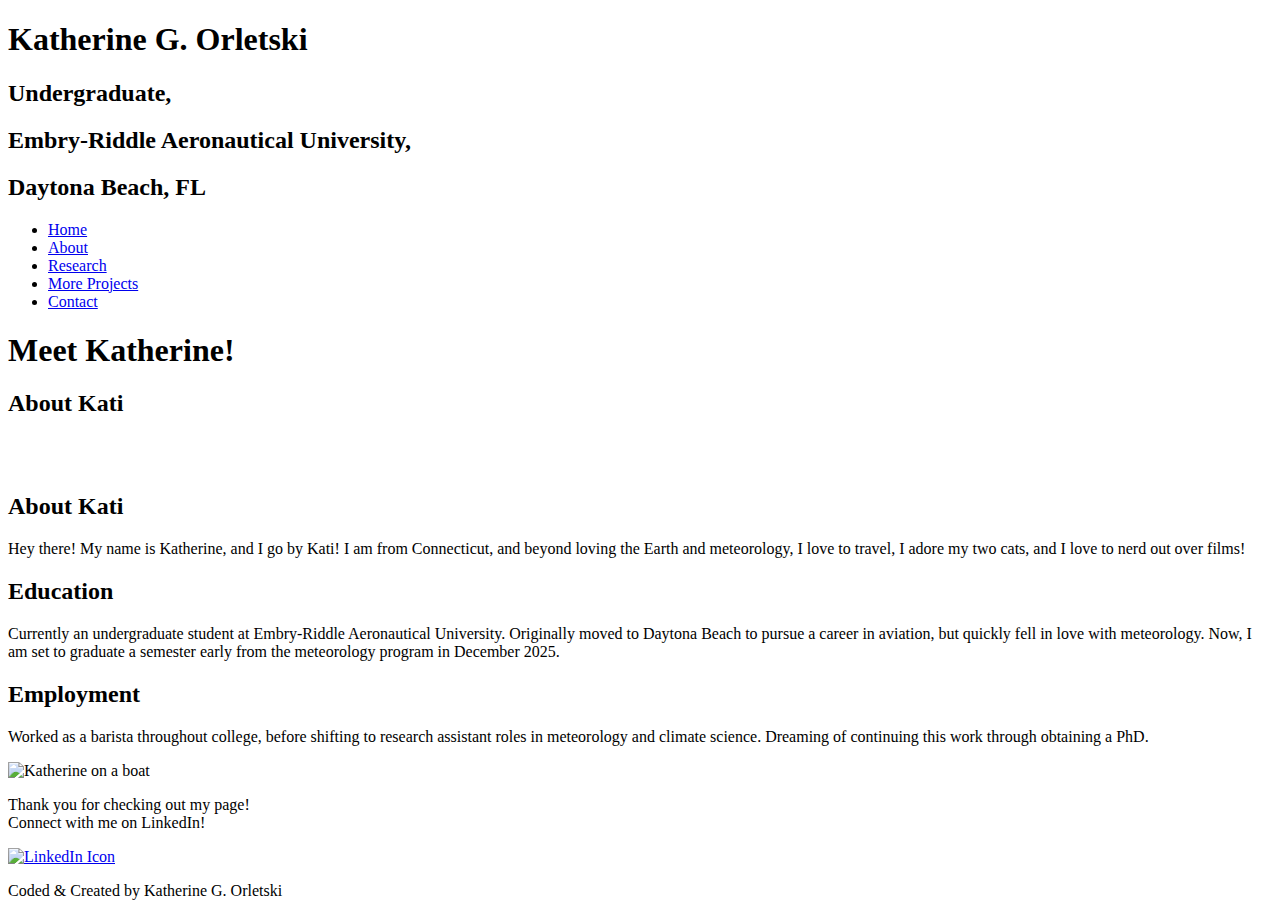
==== about.html @ c8590851 "about.html" ====
<!DOCTYPE html>
<html lang="en">
<head>
  <meta charset="UTF-8">
  <meta name="viewport" content="width=device-width, initial-scale=1.0">
  <title>About - Katherine G. Orletski</title>
  <link rel="stylesheet" href="styles.css">
</head>
<body>
  <!-- Reuse the header -->
   <header>
    <h1>Katherine G. Orletski</h1>
    <div class="underline"></div>
    <h2>Undergraduate,</h2>
    <h2>Embry-Riddle Aeronautical University,</h2>
    <h2>Daytona Beach, FL</h2>
    <nav>
        <ul>
          <li><a href="index.html">Home</a></li>
          <li><a href="about.html">About</a></li>
          <li><a href="research.html">Research</a></li>
          <li><a href="projects.html">More Projects</a></li>
          <li><a href="contact.html">Contact</a></li>
        </ul>
      </nav> 
  </header>

  <!-- About Page Main Section -->
<section id="about-page">
  <div class="about-header">
    <h1>Meet Katherine!</h1>
  </div>
  <div class="about-section">
    <div class="about-content">
      <h2>About Kati</h2>
      <p>
        <br><br>
      </p>
      <h2>About Kati</h2>
      <p>
        Hey there! My name is Katherine, and I go by Kati! I am from Connecticut,
        and beyond loving the Earth and meteorology, I love to travel, I adore my
        two cats, and I love to nerd out over films!
      </p>
      <h2>Education</h2>
      <p>
        Currently an undergraduate student at Embry-Riddle Aeronautical University.
        Originally moved to Daytona Beach to pursue a career in aviation, but
        quickly fell in love with meteorology. Now, I am set to graduate a semester
        early from the meteorology program in December 2025. <br>
      </p>
      <h2>Employment</h2>
      <p>
        Worked as a barista throughout college, before shifting to research
        assistant roles in meteorology and climate science. Dreaming of continuing this work through obtaining a PhD. 
      </p>
    </div>
    <div class="about-image">
      <img src="https://i.imgur.com/eVS9OQq.png" alt="Katherine on a boat" />
    </div>
  </div>
</section>



  <!-- Reuse the footer -->
  <footer>
    <div class="footer-content">
      <p>Thank you for checking out my page!<br> Connect with me on LinkedIn!</p>
      <a href="https://www.linkedin.com/in/katherine-orletski-37127024a/" target="_blank" class="linkedin-link">
        <img src="https://i.imgur.com/4DfAevU.png" alt="LinkedIn Icon" class="linkedin-icon">
      </a>
    </div>
    <div class="footer-bottom">
      <p>Coded & Created by Katherine G. Orletski</p>
    </div>
  </footer>
</body>
</html>
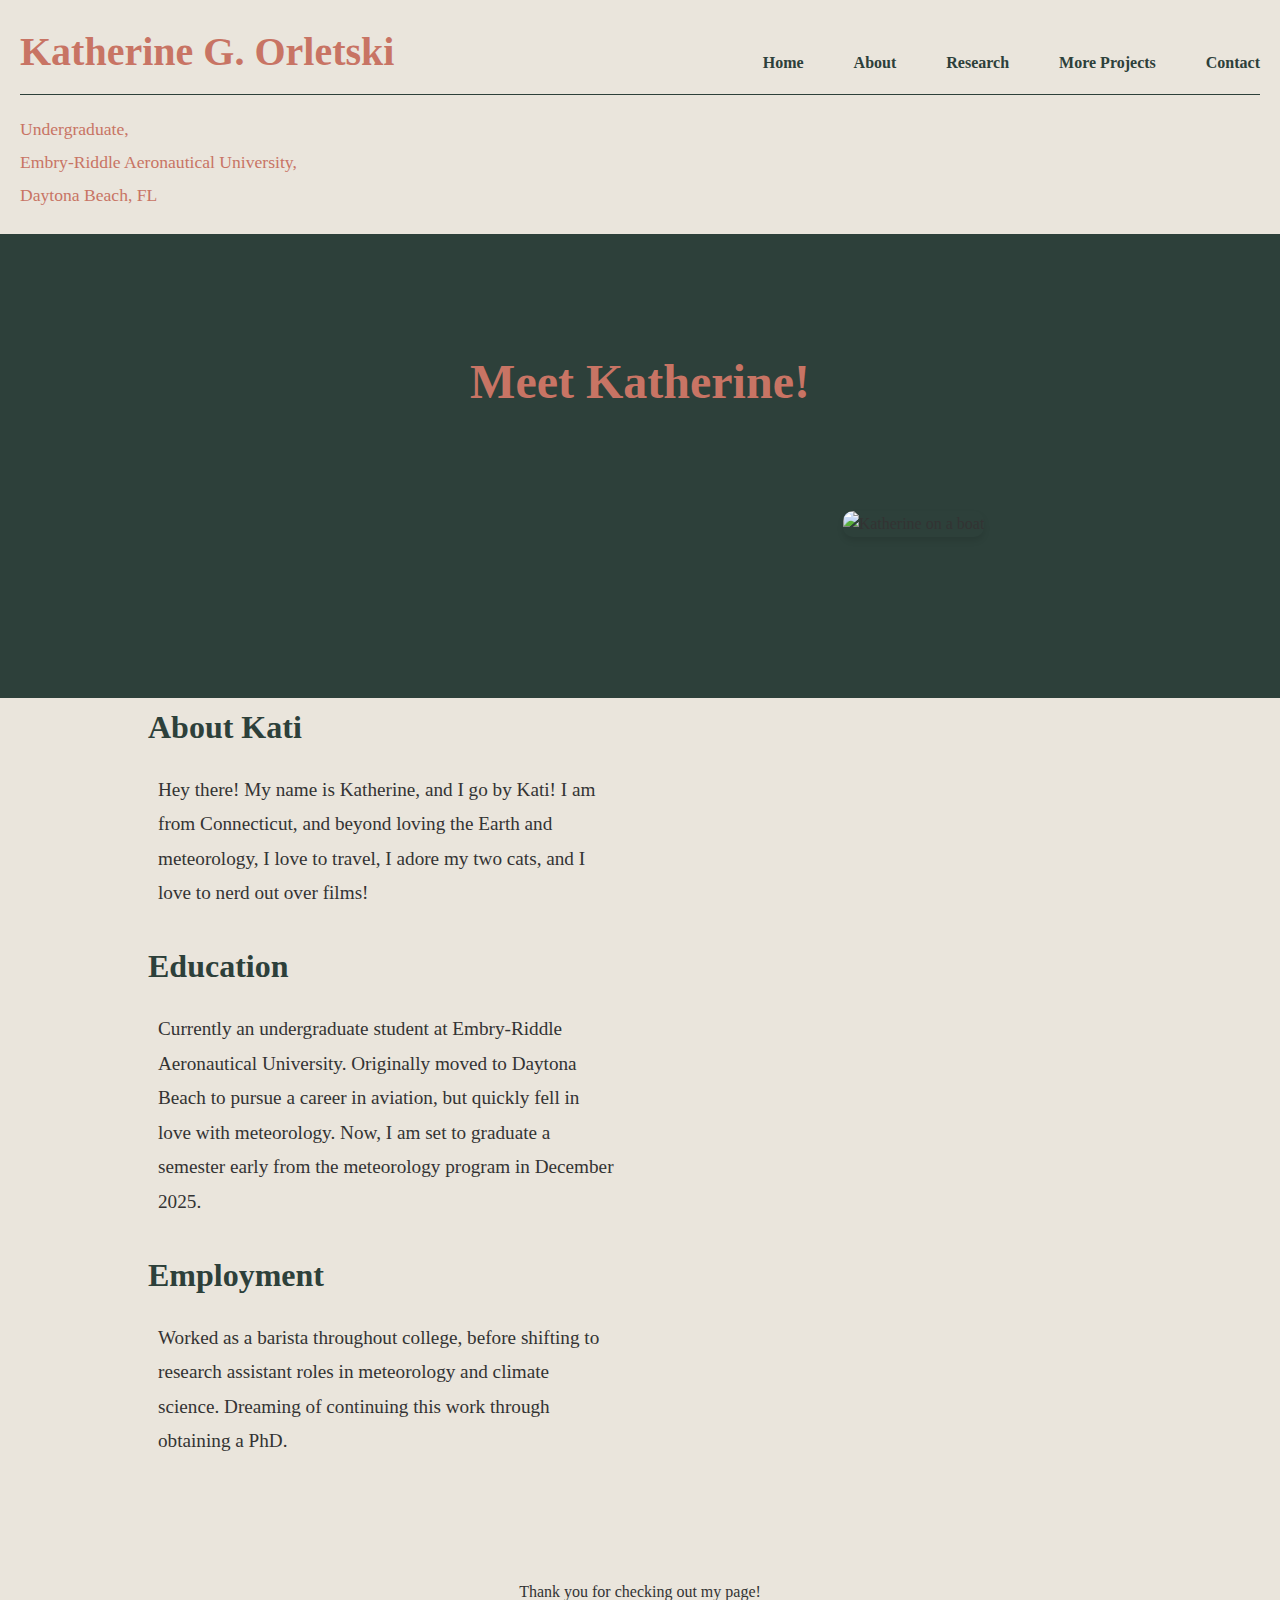
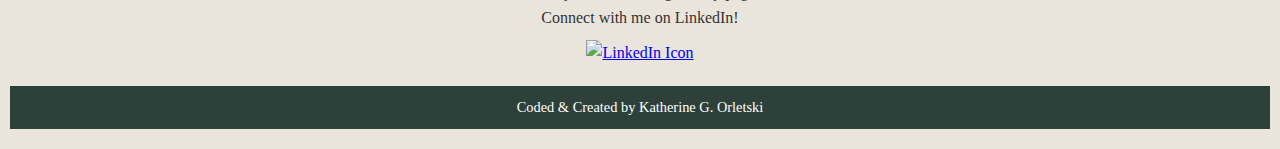
==== commit c22339e6: "about.html" ====
--- a/about.html
+++ b/about.html
@@ -4,7 +4,7 @@
   <meta charset="UTF-8">
   <meta name="viewport" content="width=device-width, initial-scale=1.0">
   <title>About - Katherine G. Orletski</title>
-  <link rel="stylesheet" href="styles.css">
+  <link rel="stylesheet" href="style.css">
 </head>
 <body>
   <!-- Reuse the header -->
--- a/style.css
+++ b/style.css
@@ -0,0 +1,568 @@
+* {
+  margin: 0;
+  padding: 0;
+  box-sizing: border-box;
+}
+
+body {
+  font-family: 'Georgia', serif;
+  line-height: 1.6;
+  color: #333;
+  background: #f8f8f8;
+}
+
+/* Header */
+header {
+  background: #eae5dc; /* Light cream background */
+  padding: 20px; /* Add space around the content */
+  position: relative; /* Enable absolute positioning for nav */
+}
+
+header h1 {
+  color: #c87464; /* Light brown/orange text color */
+  font-size: 2.5rem; /* Larger font size for the name */
+  margin-bottom: 5px; /* Add spacing below the title */
+  font-weight: bold;
+  text-align: left; /* Align text to the left */
+}
+
+header .underline {
+  width: 100%; /* Line spans the full width of the page */
+  height: 1px; /* Thin line for a clean appearance */
+  background: #2d403a; /* Dark green color */
+  margin: 10px 0 20px 0; /* Adjust spacing around the line */
+}
+
+header h2 {
+  color: #c87464; /* Light brown text color */
+  font-size: 1.1rem; /* Adjust font size */
+  margin-bottom: 5px; /* Space between lines */
+  font-weight: normal; /* Lighter font weight */
+}
+
+header nav {
+  position: absolute; /* Position at the top right */
+  top: 50px; /* Adjust spacing from the top */
+  right: 20px; /* Adjust spacing from the right */
+}
+
+header ul {
+  display: flex;
+  list-style: none; /* Remove bullets */
+  gap: 50px; /* Add spacing between links */
+}
+
+header li a {
+  text-decoration: none; /* Remove underlines */
+  color: #2d403a; /* Dark green text color */
+  font-size: 1rem; /* Adjust font size */
+  font-weight: bold; /* Bold text for links */
+}
+
+header li a:hover {
+  color: #c87464; /* Light brown/orange on hover */
+  text-decoration: underline; /* Underline effect */
+}
+
+/* Intro Section */
+.intro-top {
+  background: #eae5dc; /* Cream background */
+  height: 20px; /* Adjust height as per the gap above the green section */
+}
+
+.intro {
+  display: flex;
+  align-items: center;
+  justify-content: center;
+  padding: 50px;
+  background: #2D403A; /* Green background for the lower section */
+}
+
+.intro-content {
+  max-width: 40%;
+  padding-right: 200px;
+  color: white; /* Adjust text color for better readability */
+}
+
+.intro h1 {
+  color: #c87464; /* Light brown/orange text color */
+  font-size: 3.5rem;
+  font-weight: bold;
+  margin-bottom: 10px;
+}
+
+.intro h2 {
+  color: #f8f8f8; /* Light cream text color */
+  font-size: 1.5rem;
+  font-weight: normal;
+  margin-bottom: 15px;
+}
+
+.intro p {
+  margin-top: 10px;
+  font-size: 1.1rem;
+  color: #f8f8f8;
+  margin-bottom: 20px;
+}
+
+.hero-image {
+  max-width: 500px;
+  width: 100%;
+  border-radius: 10px;
+  object-fit: cover;
+}
+
+.image-wrapper {
+  flex-shrink: 0;
+  width: 50%;
+  display: flex;
+  justify-content: center;
+}
+
+.read-more {
+  text-decoration: none;
+  background: #c87464;
+  color: white;
+  padding: 10px 15px;
+  border-radius: 5px;
+  font-weight: bold;
+  font-size: 1rem;
+  transition: background 0.3s ease;
+}
+
+.read-more:hover {
+  background: #b85c38;
+}
+
+/* Goals Section */
+#goals {
+  background: #eae5dc; /* Light cream background */
+  padding: 50px 10%;
+}
+
+.goals-container {
+  display: flex;
+  align-items: center;
+  justify-content: space-between;
+}
+
+.goal-image {
+  flex: 1;
+  text-align: center;
+}
+
+.goal-photo {
+  max-width: 400px;
+  border-radius: 10px;
+}
+
+.goal-content {
+  flex: 1;
+  padding-left: 50px;
+}
+
+.goal-content h2 {
+  color: #c87464;
+  font-size: 2.5rem;
+  margin-bottom: 20px;
+}
+
+.goal-content p {
+  color: #333;
+  font-size: 1.2rem;
+}
+
+/* Footer Section */
+footer {
+  background: #eae5dc;
+  text-align: center;
+  padding: 20px 10px;
+}
+
+.footer-content {
+  margin-bottom: 20px;
+}
+
+.footer-content p {
+  font-size: 1rem;
+  color: #333;
+}
+
+.linkedin-link {
+  display: inline-block;
+  margin-top: 10px;
+}
+
+.linkedin-icon {
+  width: 30px;
+  height: 30px;
+}
+
+.footer-bottom {
+  background: #2D403A; /* Dark green */
+  color: white;
+  padding: 10px 0;
+  font-size: 0.9rem;
+}
+
+/* About Page - Main Section */
+#about-page {
+  background: linear-gradient(to bottom, #2d403a 35%, #eae5dc 35%);
+  padding: 50px 10%;
+  display: flex;
+  flex-direction: column;
+  align-items: center;
+}
+
+.about-header {
+  text-align: center;
+  background-color: #2d403a;
+  color: #c87464; /* Light brown/orange */
+  padding: 60px 0;
+  width: 100%;
+}
+
+.about-header h1 {
+  font-size: 3rem;
+  font-weight: bold;
+  margin: 0;
+}
+
+.about-section {
+  display: flex;
+  justify-content: space-between;
+  align-items: flex-start;
+  gap: 30px;
+  width: 100%;
+  margin-top: 30px;
+}
+
+.about-content {
+  flex: 1;
+  padding: 20px;
+  color: #333;
+}
+
+.about-content h2 {
+  font-size: 2rem;
+  color: #2d403a;
+  margin-bottom: 10px;
+}
+
+.about-content p {
+  font-size: 1.2rem;
+  line-height: 1.8;
+  margin-bottom: 20px;
+
+  padding: 10px;
+  border-radius: 5px;
+}
+
+.about-image {
+  flex: 1;
+  display: flex;
+  justify-content: center;
+  align-items: center;
+}
+
+.about-image img {
+  max-width: 100%;
+  border-radius: 10px;
+  object-fit: cover;
+  box-shadow: 0 4px 6px rgba(0, 0, 0, 0.1);
+}
+
+/* Research Page - Main Section */
+#research-page {
+  background: linear-gradient(to bottom, #2d403a 15%, #eae5dc 0%);
+  padding: 50px 10%;
+  display: flex;
+  flex-direction: column;
+  align-items: center;
+}
+
+.research-header {
+  text-align: center;
+  background-color: #2d403a;
+  color: #c87464; /* Light brown/orange */
+  padding: 10px;
+  width: 100%;
+}
+
+.research-header h1 {
+  font-size: 3rem;
+  font-weight: bold;
+  margin: 0;
+}
+
+.research-section {
+  display: flex;
+  justify-content: space-between;
+  align-items: flex-start;
+  gap: 30px;
+  width: 100%;
+  margin-top: 30px;
+}
+
+.research-content {
+  flex: 1;
+  padding: 20px;
+  color: #333;
+}
+
+.research-content h2 {
+  font-size: 2rem;
+  color: #2d403a;
+  margin-bottom: 10px;
+}
+
+.research-content p {
+  font-size: 1.2rem;
+  line-height: 1.8;
+  margin-bottom: 20px;
+
+  padding: 20px;
+  border-radius: 5px;
+}
+
+.research-content ul {
+  font-size: 1.2rem;
+  line-height: 1.8;
+  margin-bottom: 20px;
+  padding: 40px;
+  border-radius: 5px;
+}
+
+.research-image {
+  flex: 1;
+  display: flex;
+  justify-content: center;
+  align-items: center;
+}
+
+.research-image img {
+  max-width: 100%;
+  border-radius: 10px;
+  object-fit: cover;
+  box-shadow: 0 4px 6px rgba(0, 0, 0, 0.1);
+}
+
+
+/* Contact Page - Main Section */
+#contact-page {
+  background: linear-gradient(to bottom, #2d403a 35%, #eae5dc 35%);
+  padding: 50px 10%;
+  display: flex;
+  flex-direction: column;
+  align-items: center;
+}
+
+.contact-header {
+  text-align: center;
+  background-color: #2d403a;
+  color: #c87464; /* Light brown/orange */
+  padding: 10px;
+  width: 100%;
+}
+
+.contact-header h1 {
+  font-size: 3rem;
+  font-weight: bold;
+  margin: 0;
+}
+
+.contact-section {
+  display: flex;
+  justify-content: space-between;
+  align-items: flex-start;
+  gap: 30px;
+  width: 100%;
+  margin-top: 30px;
+}
+
+.contact-content {
+  flex: 1;
+  padding: 20px;
+  color: #333;
+}
+
+.contact-content h2 {
+  font-size: 2rem;
+  color: #2d403a;
+  margin-bottom: 10px;
+}
+
+.contact-content p {
+  font-size: 1.2rem;
+  line-height: 1.8;
+  margin-bottom: 20px;
+
+  padding: 20px;
+  border-radius: 5px;
+}
+
+.contact-image {
+  flex: 1;
+  display: flex;
+  justify-content: center;
+  align-items: center;
+}
+
+.contact-image img {
+  max-width: 100%;
+  border-radius: 10px;
+  object-fit: cover;
+  box-shadow: 0 4px 6px rgba(0, 0, 0, 0.1);
+}
+
+/* More Page - Main Section */
+
+#more-gallery {
+  padding: 50px 10%;
+  background: #eae5dc;
+  text-align: center;
+}
+
+.section-title {
+  font-size: 2.5rem;
+  color: #c87464;
+  margin-bottom: 30px;
+}
+
+.image-gallery {
+  display: flex;
+  justify-content: center;
+  gap: 30px; /* Increase gap for larger images */
+  flex-wrap: wrap;
+}
+
+.image-box {
+  position: relative;
+  width: 400px; /* Increased size */
+  height: 400px; /* Increased size */
+  overflow: hidden;
+  border-radius: 10px;
+  box-shadow: 0 4px 6px rgba(0, 0, 0, 0.1);
+}
+
+.image-box img {
+  width: 100%;
+  height: 100%;
+  object-fit: cover;
+  transition: transform 0.3s ease-in-out, filter 0.3s ease-in-out;
+}
+
+.image-box:hover img {
+  transform: scale(1.1); /* Slight zoom effect */
+  filter: blur(4px); /* Blur effect */
+}
+
+.description {
+  position: absolute;
+  top: 0;
+  left: 0;
+  width: 100%;
+  height: 100%;
+  background: rgba(0, 0, 0, 0.7); /* Dark overlay */
+  color: #fff;
+  display: flex;
+  justify-content: center;
+  align-items: center;
+  opacity: 0;
+  transition: opacity 0.3s ease-in-out;
+}
+
+.image-box:hover .description {
+  opacity: 1; /* Reveal description on hover */
+}
+
+.description p {
+  font-size: 1rem; /* Slightly larger text */
+  text-align: center;
+  padding: 10px;
+}
+
+/* Responsive Styles */
+
+/* Tablets (max-width: 768px) */
+@media screen and (max-width: 768px) {
+  header nav {
+    position: static;
+    text-align: center;
+    margin-top: 20px;
+  }
+
+  header ul {
+    flex-direction: column;
+    gap: 20px;
+  }
+
+  .intro {
+    flex-direction: column;
+    text-align: center;
+  }
+
+  .intro-content {
+    max-width: 100%;
+    padding-right: 0;
+    margin-bottom: 20px;
+  }
+
+  .image-wrapper {
+    width: 100%;
+  }
+
+  #goals .goals-container {
+    flex-direction: column;
+    gap: 20px;
+  }
+
+  .goal-content {
+    padding-left: 0;
+    text-align: center;
+  }
+
+  .goal-photo {
+    max-width: 100%;
+  }
+}
+
+/* Mobile Phones (max-width: 480px) */
+@media screen and (max-width: 480px) {
+  body {
+    font-size: 14px;
+  }
+
+  header h1 {
+    font-size: 2rem;
+  }
+
+  header ul {
+    gap: 10px;
+  }
+
+  .intro h1 {
+    font-size: 2.5rem;
+  }
+
+  .intro h2 {
+    font-size: 1.2rem;
+  }
+
+  .read-more {
+    font-size: 0.9rem;
+    padding: 8px 10px;
+  }
+
+  .goal-content h2 {
+    font-size: 1.8rem;
+  }
+
+  .goal-content p {
+    font-size: 1rem;
+  }
+
+  footer {
+    padding: 10px;
+  }
+}
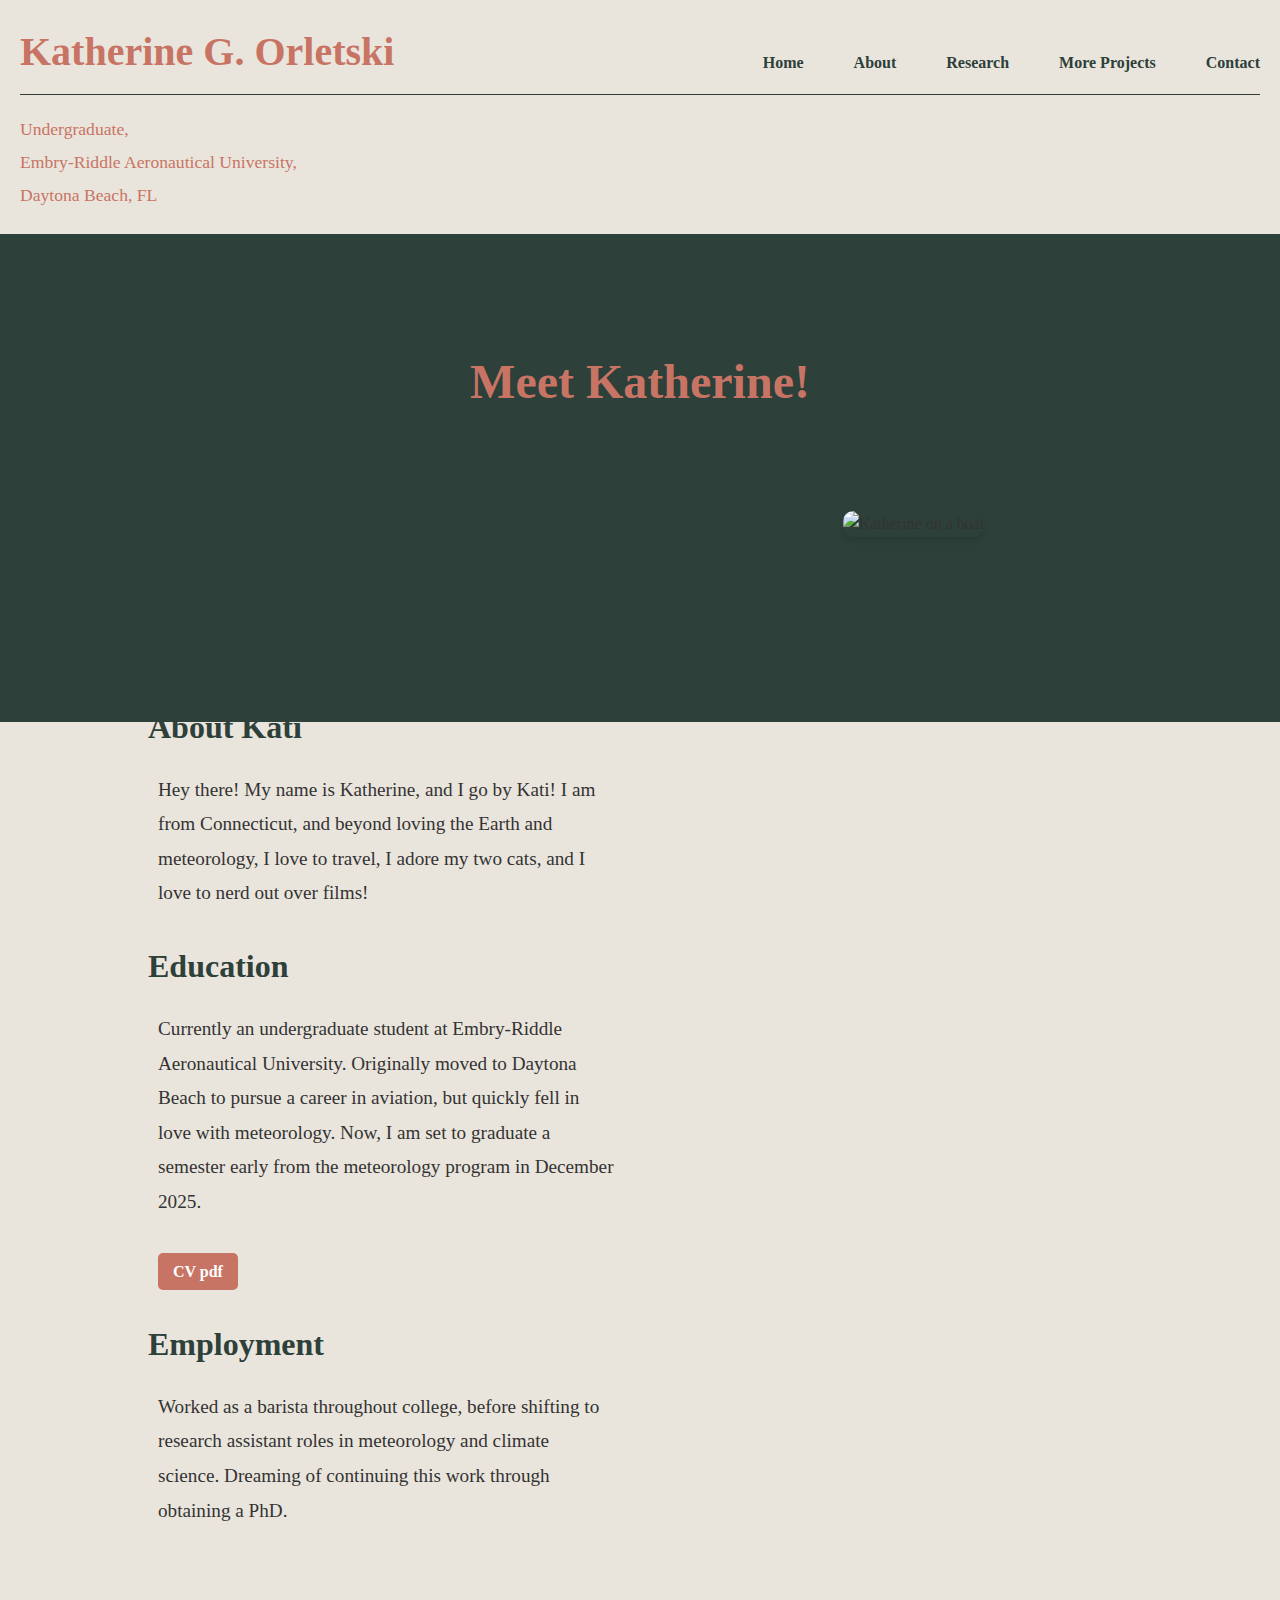
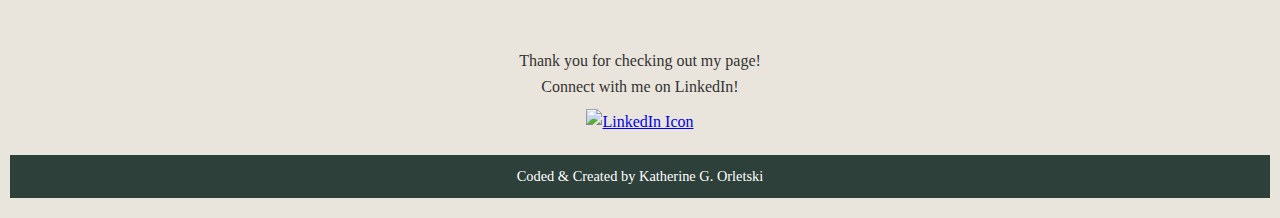
==== commit 85012c0e: "about.html" ====
--- a/about.html
+++ b/about.html
@@ -16,11 +16,11 @@
     <h2>Daytona Beach, FL</h2>
     <nav>
         <ul>
-          <li><a href="index.html">Home</a></li>
-          <li><a href="about.html">About</a></li>
-          <li><a href="research.html">Research</a></li>
-          <li><a href="projects.html">More Projects</a></li>
-          <li><a href="contact.html">Contact</a></li>
+          <li><a href="/index">Home</a></li>
+          <li><a href="/about">About</a></li>
+          <li><a href="/research">Research</a></li>
+          <li><a href="/moreprojects">More Projects</a></li>
+          <li><a href="/contact">Contact</a></li>
         </ul>
       </nav> 
   </header>
@@ -47,7 +47,7 @@
         Currently an undergraduate student at Embry-Riddle Aeronautical University.
         Originally moved to Daytona Beach to pursue a career in aviation, but
         quickly fell in love with meteorology. Now, I am set to graduate a semester
-        early from the meteorology program in December 2025. <br>
+        early from the meteorology program in December 2025. <br> <br> <a href="https://acrobat.adobe.com/id/urn:aaid:sc:us:f667033d-43bb-4a03-b822-1c5747918087" class="read-more">CV pdf</a>
       </p>
       <h2>Employment</h2>
       <p>
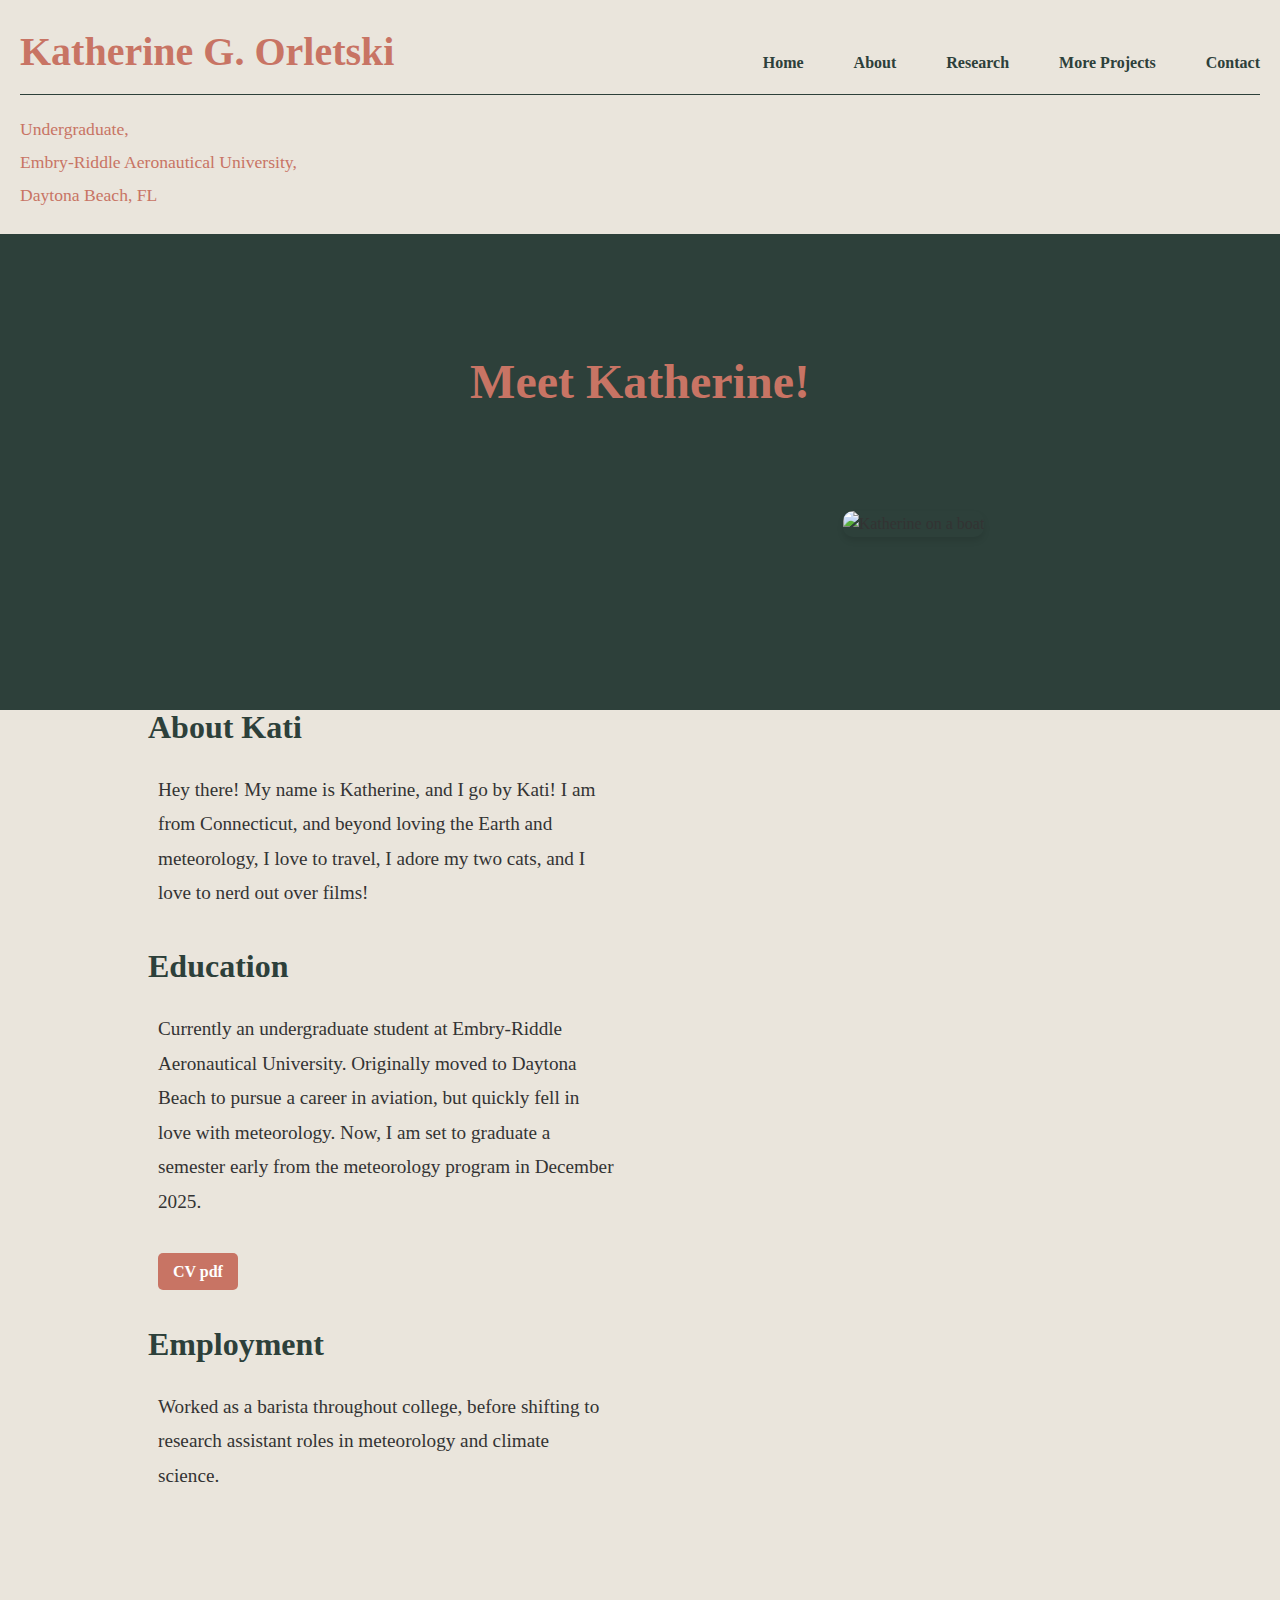
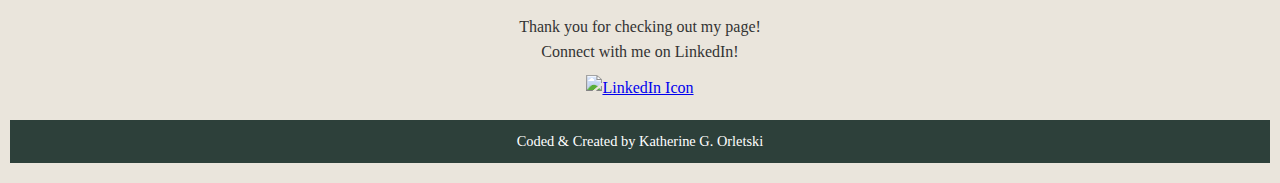
==== commit 2afb957c: "about.html" ====
--- a/about.html
+++ b/about.html
@@ -47,12 +47,12 @@
         Currently an undergraduate student at Embry-Riddle Aeronautical University.
         Originally moved to Daytona Beach to pursue a career in aviation, but
         quickly fell in love with meteorology. Now, I am set to graduate a semester
-        early from the meteorology program in December 2025. <br> <br> <a href="https://acrobat.adobe.com/id/urn:aaid:sc:us:f667033d-43bb-4a03-b822-1c5747918087" class="read-more">CV pdf</a>
+        early from the meteorology program in December 2025. <br> <br> <a href="https://acrobat.adobe.com/id/urn:aaid:sc:US:e0c55057-5109-4ad4-a2e3-378e94ca95b4" class="read-more">CV pdf</a>
       </p>
       <h2>Employment</h2>
       <p>
         Worked as a barista throughout college, before shifting to research
-        assistant roles in meteorology and climate science. Dreaming of continuing this work through obtaining a PhD. 
+        assistant roles in meteorology and climate science.
       </p>
     </div>
     <div class="about-image">
